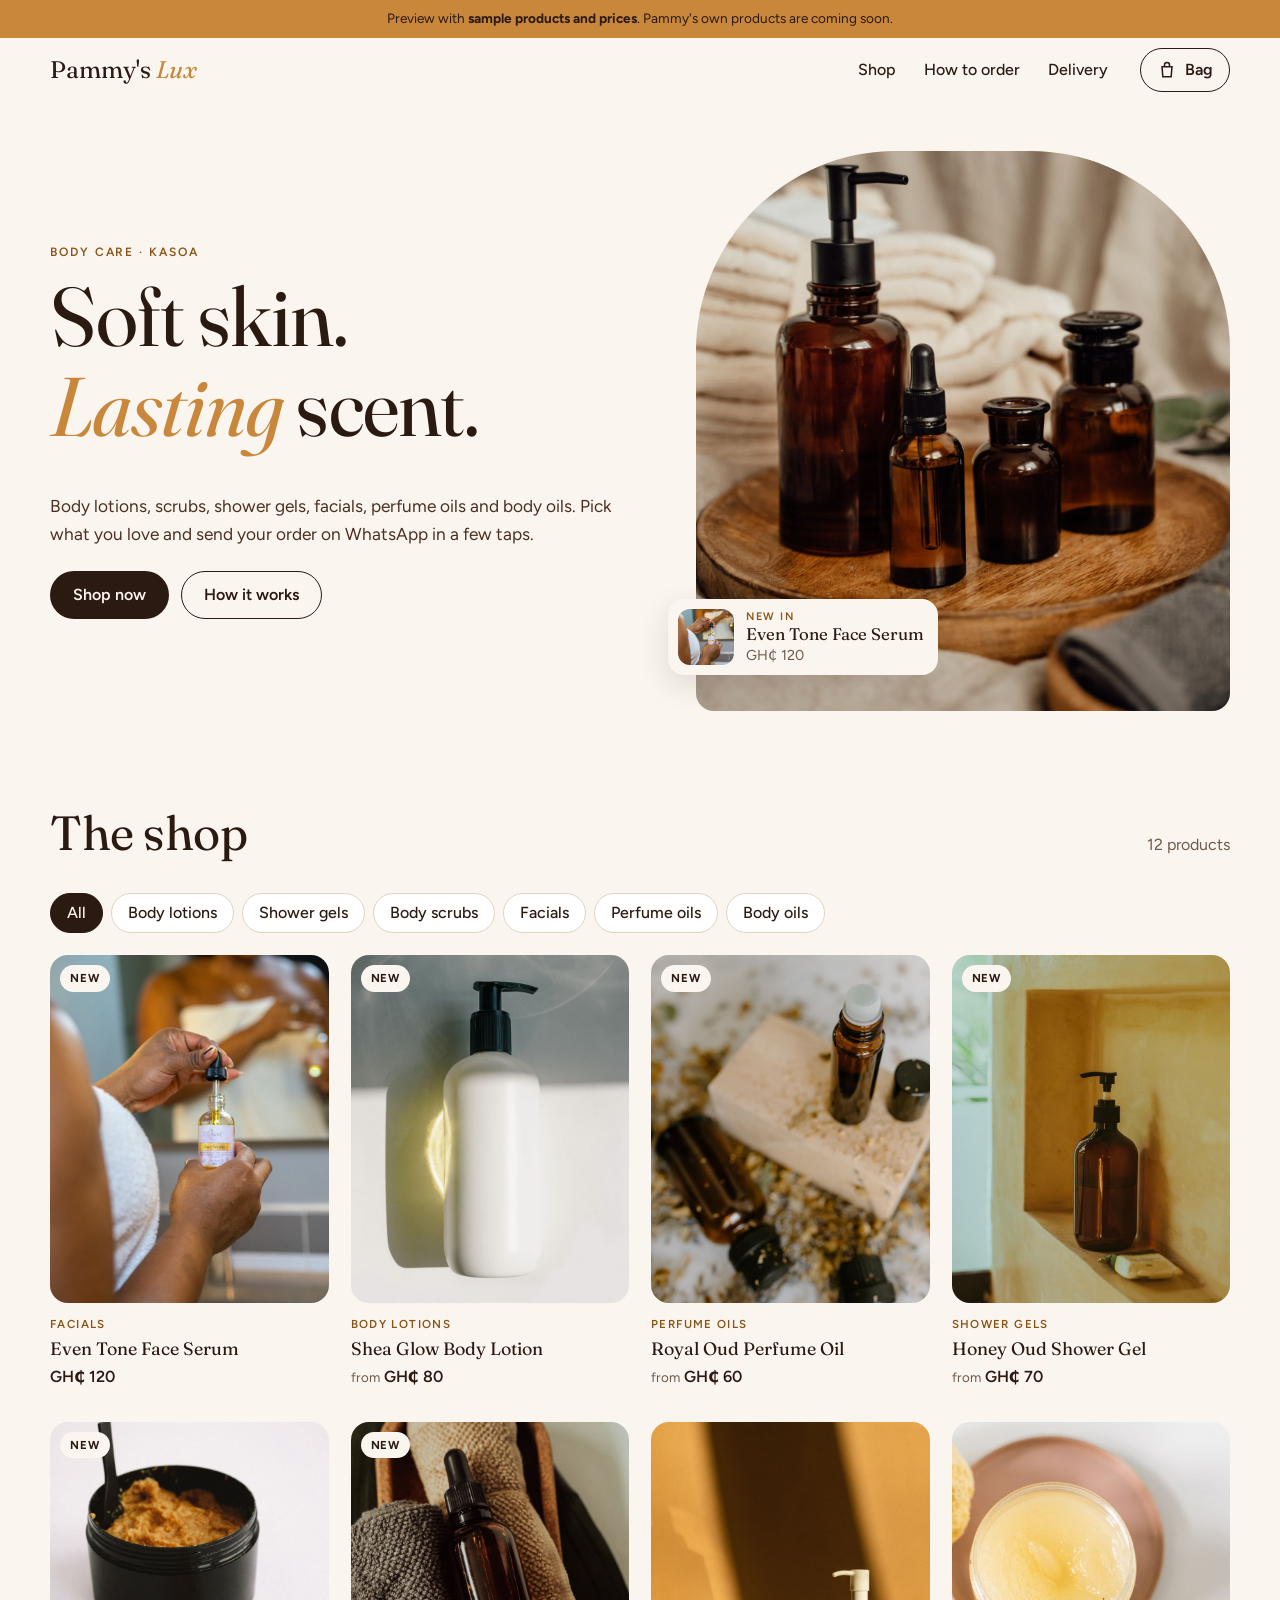
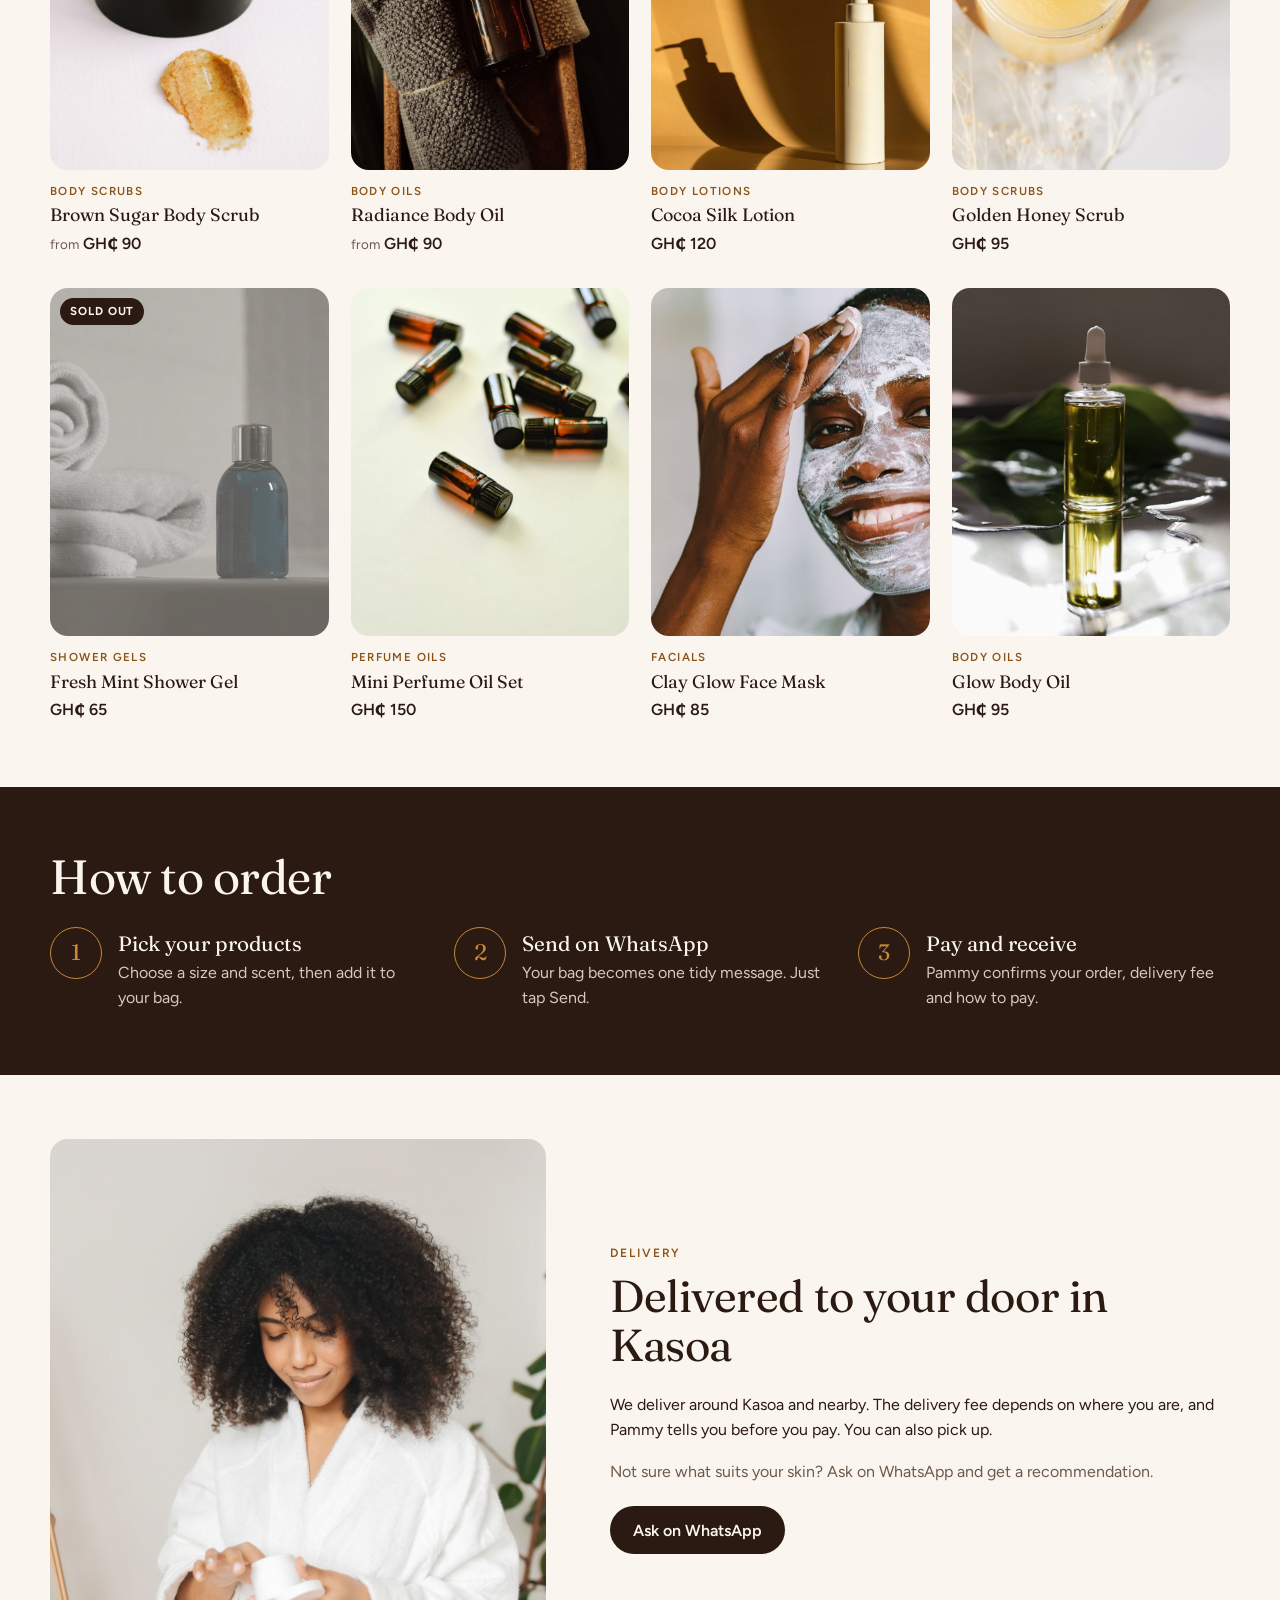
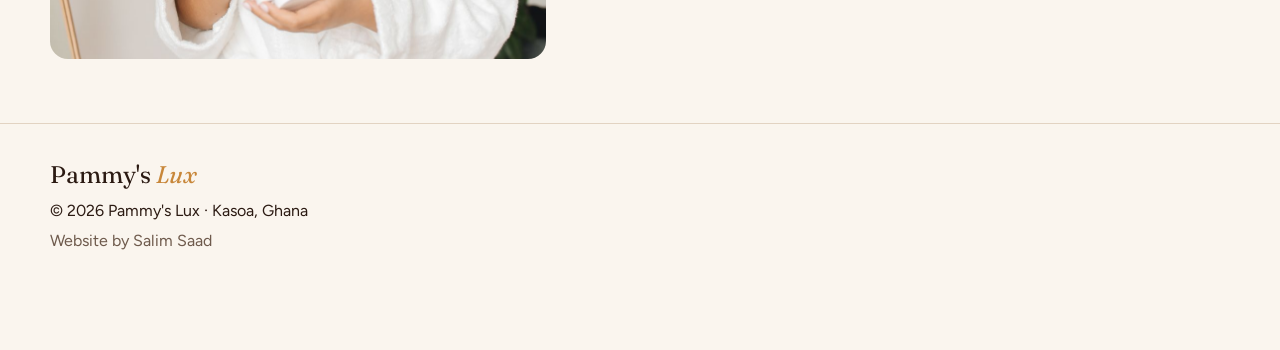
==== index.html @ 3ad52659 "Pammy's Lux shop preview: products, bag, WhatsApp order, owner page Co-Authored-By: Claude Opus 5.5 " ====
<!doctype html>
<html lang="en">
<head>
  <meta charset="utf-8">
  <meta name="viewport" content="width=device-width, initial-scale=1, viewport-fit=cover">
  <title>Pammy's Lux · Body care in Kasoa</title>
  <meta name="description" content="Body lotions, shower gels, body scrubs, facials, perfume oils and body oils. Order on WhatsApp, delivered in Kasoa.">
  <meta name="theme-color" content="#2b1a12">
  <link rel="icon" href="images/icon.svg" type="image/svg+xml">
  <meta property="og:title" content="Pammy's Lux · Body care in Kasoa">
  <meta property="og:description" content="Lotions, scrubs, shower gels, facials and perfume oils. Order on WhatsApp in a few taps.">
  <meta property="og:type" content="website">
  <meta property="og:image" content="images/hero.jpg">
  <link rel="preconnect" href="https://fonts.googleapis.com">
  <link rel="preconnect" href="https://fonts.gstatic.com" crossorigin>
  <link href="https://fonts.googleapis.com/css2?family=Fraunces:ital,opsz,wght@0,9..144,400;0,9..144,600;1,9..144,400&family=Figtree:wght@400;500;600;700&display=swap" rel="stylesheet">
  <link rel="stylesheet" href="css/style.css">
  <script type="module" src="js/shop.js"></script>
</head>
<body>
  <a class="skip" href="#shop">Skip to products</a>

  <p class="preview-strip" id="previewStrip" hidden>Preview with <b>sample products and prices</b>. Pammy's own products are coming soon.</p>

  <header class="header" id="header">
    <div class="wrap header-in">
      <a class="brand" href="#top" aria-label="Pammy's Lux home">Pammy's <em>Lux</em></a>
      <nav class="nav" aria-label="Main">
        <a href="#shop">Shop</a>
        <a href="#how">How to order</a>
        <a href="#delivery">Delivery</a>
      </nav>
      <button class="bag-btn" id="bagBtn" type="button" aria-label="Open your bag, 0 items">
        <svg viewBox="0 0 24 24" aria-hidden="true"><path d="M6 8h12l-1 12H7L6 8Z"/><path d="M9 8V6a3 3 0 0 1 6 0v2"/></svg>
        <span>Bag</span>
        <span class="bag-count" id="bagCount" hidden>0</span>
      </button>
    </div>
  </header>

  <main id="top">
    <section class="hero">
      <div class="wrap hero-in">
        <div class="hero-text">
          <p class="eyebrow">Body care · Kasoa</p>
          <h1>Soft skin.<br><em>Lasting</em> scent.</h1>
          <p class="lede">Body lotions, scrubs, shower gels, facials, perfume oils and body oils. Pick what you love and send your order on WhatsApp in a few taps.</p>
          <div class="hero-cta">
            <a class="btn btn-dark" href="#shop">Shop now</a>
            <a class="btn btn-line" href="#how">How it works</a>
          </div>
        </div>
        <div class="hero-art">
          <img class="fade-img" src="images/hero.jpg" alt="Amber glass bottles of body oil and lotion on a wooden tray" width="1400" height="1867" fetchpriority="high">
          <button class="pick" id="pick" type="button" hidden>
            <img id="pickImg" src="" alt="">
            <span><small>New in</small><b id="pickName"></b><i id="pickPrice"></i></span>
          </button>
        </div>
      </div>
    </section>

    <section class="shop" id="shop" aria-labelledby="shopTitle">
      <div class="wrap">
        <div class="section-head">
          <h2 id="shopTitle">The shop</h2>
          <p id="shopCount" class="muted"></p>
        </div>
        <div class="chips" id="chips" role="tablist" aria-label="Categories"></div>
        <div class="grid" id="grid" aria-live="polite">
          <p class="loading" id="loading">Loading products…</p>
        </div>
        <p class="load-err" id="loadErr" hidden>Couldn't load the products. Check your internet and <button type="button" id="retry">try again</button>.</p>
      </div>
    </section>

    <section class="how" id="how" aria-labelledby="howTitle">
      <div class="wrap">
        <h2 id="howTitle">How to order</h2>
        <ol class="steps">
          <li><b>Pick your products</b><span>Choose a size and scent, then add it to your bag.</span></li>
          <li><b>Send on WhatsApp</b><span>Your bag becomes one tidy message. Just tap Send.</span></li>
          <li><b>Pay and receive</b><span>Pammy confirms your order, delivery fee and how to pay.</span></li>
        </ol>
      </div>
    </section>

    <section class="delivery" id="delivery" aria-labelledby="delTitle">
      <div class="wrap delivery-in">
        <img class="fade-img" src="images/about.jpg" alt="Woman in a white robe holding a jar of body cream" width="1000" height="1500" loading="lazy">
        <div>
          <p class="eyebrow">Delivery</p>
          <h2 id="delTitle">Delivered to your door in Kasoa</h2>
          <p>We deliver around Kasoa and nearby. The delivery fee depends on where you are, and Pammy tells you before you pay. You can also pick up.</p>
          <p class="muted">Not sure what suits your skin? Ask on WhatsApp and get a recommendation.</p>
          <div class="hero-cta">
            <a class="btn btn-dark" id="askWa" href="#" target="_blank" rel="noopener">Ask on WhatsApp</a>
            <a class="btn btn-line" id="tiktok" href="#" target="_blank" rel="noopener" hidden>See us on TikTok</a>
          </div>
        </div>
      </div>
    </section>
  </main>

  <footer class="footer">
    <div class="wrap footer-in">
      <p class="brand">Pammy's <em>Lux</em></p>
      <p>© <span id="year"></span> Pammy's Lux · Kasoa, Ghana</p>
      <p class="muted">Website by Salim Saad</p>
    </div>
  </footer>

  <button class="float-bag" id="floatBag" type="button" hidden>
    View bag · <span id="floatTotal"></span>
  </button>

  <!-- Product sheet -->
  <dialog class="sheet" id="productSheet" aria-labelledby="pName">
    <form method="dialog" class="sheet-in" id="productForm">
      <button class="x" value="close" aria-label="Close" formnovalidate>×</button>
      <div class="p-photo"><img id="pImg" src="" alt=""></div>
      <div class="p-body">
        <p class="eyebrow" id="pCat"></p>
        <h3 id="pName"></h3>
        <p class="p-desc" id="pDesc"></p>
        <fieldset class="opt" id="pSizes"><legend>Size</legend><div class="pills" id="pSizeList"></div></fieldset>
        <fieldset class="opt" id="pChoices"><legend id="pChoiceTitle">Scent</legend><div class="pills" id="pChoiceList"></div></fieldset>
        <div class="p-buy" id="pBuy">
          <div class="qty" aria-label="Quantity">
            <button type="button" data-q="-1" aria-label="One less">−</button>
            <output id="pQty">1</output>
            <button type="button" data-q="1" aria-label="One more">+</button>
          </div>
          <button class="btn btn-dark grow" type="button" id="pAdd">Add to bag · <span id="pTotal"></span></button>
        </div>
        <div class="p-sold" id="pSold" hidden>
          <p><b>Sold out for now.</b> Ask Pammy when it's back.</p>
          <a class="btn btn-line" id="pAskWa" href="#" target="_blank" rel="noopener">Ask on WhatsApp</a>
        </div>
      </div>
    </form>
  </dialog>

  <!-- Bag -->
  <dialog class="drawer" id="bag" aria-labelledby="bagTitle">
    <div class="drawer-in">
      <div class="drawer-head">
        <h3 id="bagTitle">Your bag</h3>
        <button class="x" type="button" id="bagClose" aria-label="Close bag">×</button>
      </div>
      <div class="bag-empty" id="bagEmpty">
        <p>Your bag is empty.</p>
        <button class="btn btn-line" type="button" id="bagShop">Start shopping</button>
      </div>
      <ul class="bag-list" id="bagList"></ul>
      <form class="checkout" id="checkout" novalidate>
        <div class="sum"><span>Items</span><b id="bagTotal"></b></div>
        <p class="muted small">Delivery fee is confirmed by Pammy on WhatsApp.</p>
        <fieldset class="seg">
          <legend>How do you want it?</legend>
          <label><input type="radio" name="how" value="Delivery" checked> Delivery</label>
          <label><input type="radio" name="how" value="Pick up"> Pick up</label>
        </fieldset>
        <label class="field">Your name<input id="cName" name="cName" autocomplete="name" maxlength="60"></label>
        <label class="field" id="areaField">Delivery area and landmark<input id="cArea" name="cArea" maxlength="120" placeholder="e.g. Millennium City, near the mall"></label>
        <label class="field">Note (optional)<textarea id="cNote" name="cNote" rows="2" maxlength="300"></textarea></label>
        <p class="err" id="cErr" role="alert"></p>
        <button class="btn btn-wa" type="submit">
          <svg viewBox="0 0 24 24" aria-hidden="true"><path d="M12 2a10 10 0 0 0-8.6 15.1L2 22l5-1.3A10 10 0 1 0 12 2Zm5.3 14.1c-.2.6-1.3 1.2-1.8 1.2-.5.1-1 .2-3.3-.7-2.8-1.1-4.5-4-4.7-4.2-.1-.2-1.1-1.5-1.1-2.9s.7-2 1-2.3c.2-.3.5-.3.7-.3h.5c.2 0 .4 0 .6.5l.8 2c.1.2.1.4 0 .5l-.4.6-.3.4c-.1.1-.3.3-.1.6.2.3.8 1.4 1.8 2.2 1.2 1.1 2.2 1.4 2.5 1.6.3.1.5.1.7-.1l.9-1.1c.2-.3.4-.2.7-.1l2 .9c.3.1.5.2.5.3.1.2.1.7-.1 1.3Z"/></svg>
          Send order on WhatsApp
        </button>
      </form>
      <div class="sent" id="sent" hidden>
        <p><b>WhatsApp has opened with your order.</b> Tap Send there, and Pammy will reply to confirm.</p>
        <div class="sent-actions">
          <button class="btn btn-dark" type="button" id="clearBag">Done, empty my bag</button>
          <button class="btn btn-line" type="button" id="keepBag">Keep my bag</button>
        </div>
      </div>
    </div>
  </dialog>

  <div class="toast" id="toast" role="status" aria-live="polite"></div>
</body>
</html>
---- css/style.css ----
/* Pammy's Lux · cocoa + honey. Fraunces (display) + Figtree (text). */
:root {
  --cocoa: #2b1a12;
  --cocoa-2: #4a3024;
  --honey: #c8873a;
  --honey-deep: #8a5418;   /* honey for text on cream (contrast) */
  --cream: #faf5ee;
  --sand: #f1e6d8;
  --blush: #ead2c1;
  --line: #e2d3c2;
  --muted: #6e5a4c;
  --wa: #1f8a4c;
  --r: 18px;
  --shadow: 0 10px 30px rgba(43, 26, 18, .12);
  --serif: "Fraunces", Georgia, serif;
  --sans: "Figtree", system-ui, -apple-system, "Segoe UI", sans-serif;
}
*, *::before, *::after { box-sizing: border-box; }
html { scroll-behavior: smooth; scroll-padding-top: 76px; -webkit-text-size-adjust: 100%; }
body { margin: 0; background: var(--cream); color: var(--cocoa); font: 16px/1.6 var(--sans); overflow-x: hidden; }
img { max-width: 100%; height: auto; display: block; }
button, input, select, textarea { font: inherit; color: inherit; }
::selection { background: var(--honey); color: #fff; }
:focus-visible { outline: 3px solid var(--honey); outline-offset: 2px; }
.wrap { width: min(1180px, 100% - 32px); margin-inline: auto; }
.muted { color: var(--muted); }
.small { font-size: .875rem; }
.skip { position: absolute; left: -999px; top: 8px; background: var(--cocoa); color: #fff; padding: 10px 14px; border-radius: 10px; z-index: 100; }
.skip:focus { left: 8px; }
h1, h2, h3 { font-family: var(--serif); font-weight: 400; line-height: 1.08; margin: 0 0 .5em; letter-spacing: -.01em; }
h1 em, h2 em, .brand em { font-style: italic; color: var(--honey); }
.eyebrow { text-transform: uppercase; letter-spacing: .16em; font-size: .75rem; font-weight: 600; color: var(--honey-deep); margin: 0 0 .8em; }

/* fade-in photos */
.fade-img { opacity: 0; transition: opacity .5s ease; }
.fade-img.loaded { opacity: 1; }

/* buttons */
.btn { display: inline-flex; align-items: center; justify-content: center; gap: 8px; min-height: 48px; padding: 0 22px; border-radius: 999px; border: 1.5px solid transparent; font-weight: 600; text-decoration: none; cursor: pointer; transition: transform .15s ease, background .2s ease; }
.btn:active { transform: scale(.97); }
.btn-dark { background: var(--cocoa); color: var(--cream); }
.btn-dark:hover { background: var(--cocoa-2); }
.btn-line { border-color: var(--cocoa); color: var(--cocoa); background: transparent; }
.btn-line:hover { background: var(--sand); }
.btn-wa { background: var(--wa); color: #fff; width: 100%; }
.btn-wa svg { width: 22px; height: 22px; fill: currentColor; }
.grow { flex: 1; }

/* preview strip */
.preview-strip { margin: 0; background: var(--honey); color: var(--cocoa); text-align: center; font-size: .85rem; padding: 8px 16px; }

/* header (solid, no blur) */
.header { position: sticky; top: 0; z-index: 30; background: var(--cream); border-bottom: 1px solid transparent; transition: border-color .2s, box-shadow .2s; }
.header.scrolled { border-color: var(--line); box-shadow: 0 2px 14px rgba(43, 26, 18, .06); }
.header-in { display: flex; align-items: center; gap: 24px; min-height: 64px; }
.brand { font-family: var(--serif); font-size: 1.5rem; text-decoration: none; color: var(--cocoa); margin: 0; white-space: nowrap; }
.nav { display: none; gap: 28px; margin-left: auto; }
.nav a { color: var(--cocoa); text-decoration: none; font-weight: 500; }
.nav a:hover { color: var(--honey-deep); }
.bag-btn { margin-left: auto; display: inline-flex; align-items: center; gap: 8px; min-height: 44px; padding: 0 16px; border-radius: 999px; border: 1.5px solid var(--cocoa); background: transparent; cursor: pointer; font-weight: 600; }
.bag-btn svg { width: 20px; height: 20px; fill: none; stroke: currentColor; stroke-width: 1.8; }
.bag-count { background: var(--honey); color: var(--cocoa); border-radius: 999px; min-width: 22px; height: 22px; display: grid; place-items: center; font-size: .8rem; padding: 0 6px; }
@media (min-width: 820px) { .nav { display: flex; } .bag-btn { margin-left: 8px; } }

/* hero */
.hero { padding: 28px 0 48px; }
.hero-in { display: grid; gap: 28px; align-items: center; }
.hero h1 { font-size: clamp(2.6rem, 11vw, 5.2rem); }
.lede { font-size: 1.08rem; max-width: 34em; color: var(--cocoa-2); }
.hero-cta { display: flex; flex-wrap: wrap; gap: 12px; margin-top: 22px; }
.hero-art { position: relative; }
.hero-art > img { width: 100%; aspect-ratio: 4 / 4.2; max-height: 68vh; object-fit: cover; object-position: 50% 75%; border-radius: 200px 200px var(--r) var(--r); background: var(--sand); }
.pick { position: absolute; left: 12px; bottom: 12px; right: 12px; max-width: 320px; display: flex; gap: 12px; align-items: center; text-align: left; padding: 10px 14px 10px 10px; border: 0; border-radius: 16px; background: var(--cream); box-shadow: var(--shadow); cursor: pointer; animation: rise .7s .3s both cubic-bezier(.2, .8, .2, 1); }
.pick img { width: 56px; height: 56px; border-radius: 12px; object-fit: cover; }
.pick span { display: grid; line-height: 1.3; }
.pick small { text-transform: uppercase; letter-spacing: .14em; font-size: .68rem; color: var(--honey-deep); font-weight: 600; }
.pick b { font-family: var(--serif); font-weight: 400; font-size: 1.05rem; }
.pick i { font-style: normal; color: var(--muted); font-size: .9rem; }
@keyframes rise { from { opacity: 0; transform: translateY(14px); } }
@media (min-width: 820px) {
  .hero-art > img { max-height: 640px; }
  .hero { padding: 48px 0 72px; }
  .hero-in { grid-template-columns: 1.05fr .95fr; gap: 56px; }
  .pick { left: -28px; bottom: 36px; right: auto; }
}

/* shop */
.shop { padding: 24px 0 64px; }
.section-head { display: flex; align-items: baseline; justify-content: space-between; gap: 12px; }
.section-head h2, .how h2 { font-size: clamp(2rem, 7vw, 3rem); }
.chips { position: sticky; top: 64px; z-index: 10; background: var(--cream); display: flex; gap: 8px; overflow-x: auto; padding: 10px 16px 14px; margin: 0 -16px 8px; scrollbar-width: none; }
.chips::-webkit-scrollbar { display: none; }
.chip { flex: none; min-height: 40px; padding: 0 16px; border-radius: 999px; border: 1.5px solid var(--line); background: #fff; cursor: pointer; font-weight: 500; white-space: nowrap; }
.chip[aria-selected="true"] { background: var(--cocoa); border-color: var(--cocoa); color: var(--cream); }
.grid { display: grid; grid-template-columns: repeat(2, 1fr); gap: 22px 14px; }
@media (min-width: 700px) { .grid { grid-template-columns: repeat(3, 1fr); gap: 32px 22px; } }
@media (min-width: 1040px) { .grid { grid-template-columns: repeat(4, 1fr); } }
.loading { grid-column: 1 / -1; color: var(--muted); padding: 40px 0; text-align: center; }
.load-err { text-align: center; color: var(--muted); }
.load-err button { background: none; border: 0; color: var(--honey-deep); text-decoration: underline; cursor: pointer; padding: 0; }
.card-btn { display: grid; gap: 4px; width: 100%; padding: 0; border: 0; background: none; text-align: left; cursor: pointer; }
.card-img { position: relative; display: block; border-radius: var(--r); overflow: hidden; background: var(--sand); aspect-ratio: 4 / 5; margin-bottom: 8px; }
.card-img img { width: 100%; height: 100%; object-fit: cover; transition: opacity .5s ease, transform .5s cubic-bezier(.2, .8, .2, 1); }
@media (hover: hover) { .card-btn:hover .card-img img { transform: scale(1.04); } }
.is-sold .card-img img { filter: grayscale(.6); opacity: .7; }
.tag { position: absolute; left: 10px; top: 10px; background: var(--cream); color: var(--cocoa); font-size: .72rem; font-weight: 700; letter-spacing: .08em; text-transform: uppercase; padding: 4px 10px; border-radius: 999px; }
.tag-sold { background: var(--cocoa); color: var(--cream); }
.card-cat { font-size: .72rem; text-transform: uppercase; letter-spacing: .12em; color: var(--honey-deep); font-weight: 600; }
.card-name { font-family: var(--serif); font-size: 1.12rem; line-height: 1.25; }
.card-price { font-weight: 600; }
.card-price small { font-weight: 400; color: var(--muted); }

/* how */
.how { background: var(--cocoa); color: var(--cream); padding: 64px 0; }
.steps { list-style: none; counter-reset: s; margin: 24px 0 0; padding: 0; display: grid; gap: 26px; }
.steps li { counter-increment: s; display: grid; grid-template-columns: 52px 1fr; column-gap: 16px; }
.steps li::before { content: counter(s); grid-row: span 2; width: 52px; height: 52px; border-radius: 50%; border: 1.5px solid var(--honey); color: var(--honey); display: grid; place-items: center; font-family: var(--serif); font-size: 1.4rem; }
.steps b { font-family: var(--serif); font-weight: 400; font-size: 1.3rem; }
.steps span { color: #d9c8b8; }
@media (min-width: 820px) { .steps { grid-template-columns: repeat(3, 1fr); gap: 32px; } }

/* delivery */
.delivery { padding: 64px 0; }
.delivery-in { display: grid; gap: 28px; align-items: center; }
.delivery-in img { width: 100%; max-height: 520px; aspect-ratio: 4 / 5; object-fit: cover; border-radius: var(--r); background: var(--sand); }
.delivery h2 { font-size: clamp(1.9rem, 6vw, 2.8rem); }
@media (min-width: 820px) { .delivery-in { grid-template-columns: .8fr 1fr; gap: 64px; } }

/* footer */
.footer { border-top: 1px solid var(--line); padding: 32px 0 calc(96px + env(safe-area-inset-bottom)); }
.footer-in { display: grid; gap: 4px; }
.footer p { margin: 0; }

/* floating bag (phones) */
.float-bag { position: fixed; left: 16px; right: 16px; bottom: calc(16px + env(safe-area-inset-bottom)); z-index: 25; min-height: 54px; border: 0; border-radius: 999px; background: var(--cocoa); color: var(--cream); font-weight: 600; box-shadow: var(--shadow); cursor: pointer; animation: rise .35s both; }
@media (min-width: 820px) { .float-bag { left: auto; right: 24px; bottom: 24px; padding: 0 28px; } }

/* dialogs */
dialog { border: 0; padding: 0; color: var(--cocoa); background: var(--cream); }
dialog::backdrop { background: rgba(43, 26, 18, .45); }
.x { position: absolute; right: 12px; top: 12px; z-index: 2; width: 44px; height: 44px; border-radius: 50%; border: 0; background: var(--cream); font-size: 1.6rem; line-height: 1; cursor: pointer; box-shadow: 0 2px 10px rgba(0, 0, 0, .12); }
html:has(dialog[open]) { overflow: hidden; }

/* product sheet: bottom sheet on phones, centred card on desktop */
.sheet { width: 100%; max-width: 100%; max-height: 92dvh; margin: auto 0 0; border-radius: 22px 22px 0 0; }
.sheet[open] { animation: sheetUp .32s cubic-bezier(.2, .8, .2, 1); }
@keyframes sheetUp { from { transform: translateY(40px); opacity: 0; } }
.sheet-in { position: relative; max-height: 92dvh; overflow-y: auto; }
.p-photo img { width: 100%; aspect-ratio: 1 / 1; max-height: 46dvh; object-fit: cover; background: var(--sand); }
.p-body { padding: 20px 20px calc(24px + env(safe-area-inset-bottom)); }
.p-body h3 { font-size: 1.8rem; margin-bottom: .3em; }
.p-desc { color: var(--cocoa-2); margin: 0 0 16px; }
.opt { border: 0; padding: 0; margin: 0 0 16px; }
.opt legend { font-weight: 600; margin-bottom: 8px; }
.pills { display: flex; flex-wrap: wrap; gap: 8px; }
.pill input { position: absolute; opacity: 0; pointer-events: none; }
.pill span { display: inline-flex; align-items: center; gap: 6px; min-height: 44px; padding: 0 16px; border-radius: 12px; border: 1.5px solid var(--line); background: #fff; cursor: pointer; }
.pill small { color: var(--muted); }
.pill input:checked + span { border-color: var(--cocoa); background: var(--sand); box-shadow: inset 0 0 0 1px var(--cocoa); }
.pill input:focus-visible + span { outline: 3px solid var(--honey); outline-offset: 2px; }
.p-buy { display: flex; gap: 12px; align-items: center; margin-top: 8px; }
.qty { display: inline-flex; align-items: center; border: 1.5px solid var(--line); border-radius: 999px; background: #fff; }
.qty button { width: 44px; height: 46px; border: 0; background: none; font-size: 1.2rem; cursor: pointer; }
.qty output { min-width: 22px; text-align: center; font-weight: 600; }
.p-sold p { margin: 0 0 12px; }
@media (min-width: 820px) {
  .sheet { width: min(880px, 100% - 48px); margin: auto; border-radius: 24px; }
  .sheet-in { display: grid; grid-template-columns: 1fr 1fr; }
  .p-photo img { height: 100%; max-height: none; aspect-ratio: auto; min-height: 460px; }
  .p-body { padding: 36px 32px; }
}

/* bag drawer: full height from the right */
.drawer { width: min(440px, 100%); max-width: 100%; height: 100dvh; max-height: 100dvh; margin: 0 0 0 auto; }
.drawer[open] { animation: slideIn .3s cubic-bezier(.2, .8, .2, 1); }
@keyframes slideIn { from { transform: translateX(40px); opacity: 0; } }
.drawer-in { height: 100%; overflow-y: auto; padding: 0 20px calc(28px + env(safe-area-inset-bottom)); }
.drawer-head { position: sticky; top: 0; z-index: 2; background: var(--cream); display: flex; align-items: center; justify-content: space-between; min-height: 68px; border-bottom: 1px solid var(--line); margin-bottom: 8px; }
.drawer-head h3 { font-size: 1.6rem; margin: 0; }
.drawer-head .x { position: static; box-shadow: none; background: var(--sand); }
.bag-empty { text-align: center; padding: 48px 0; color: var(--muted); }
.bag-list { list-style: none; margin: 0; padding: 0; }
.line { display: grid; grid-template-columns: 64px 1fr auto; gap: 12px; align-items: center; padding: 12px 0; border-bottom: 1px solid var(--line); }
.line img { width: 64px; height: 64px; object-fit: cover; border-radius: 12px; background: var(--sand); }
.line-info { display: grid; line-height: 1.35; min-width: 0; }
.line-info b { font-weight: 600; }
.line-info span { color: var(--muted); font-size: .9rem; }
.line-info .line-price { color: var(--cocoa); font-weight: 600; }
.small-qty button { width: 38px; height: 40px; font-size: 1rem; }
.checkout { padding-top: 16px; display: grid; gap: 14px; }
.sum { display: flex; justify-content: space-between; font-size: 1.15rem; }
.checkout .small { margin: -8px 0 0; }
.seg { border: 0; padding: 0; margin: 0; display: flex; flex-wrap: wrap; gap: 8px; }
.seg legend { font-weight: 600; margin-bottom: 8px; width: 100%; }
.seg label { flex: 1; display: flex; align-items: center; gap: 8px; min-height: 48px; padding: 0 14px; border: 1.5px solid var(--line); border-radius: 12px; background: #fff; cursor: pointer; }
.seg label:has(input:checked) { border-color: var(--cocoa); background: var(--sand); }
.seg input { accent-color: var(--cocoa); width: 18px; height: 18px; }
.field { display: grid; gap: 6px; font-weight: 600; }
.field input, .field textarea, .field select { font-weight: 400; font-size: 16px; min-height: 48px; padding: 10px 14px; border-radius: 12px; border: 1.5px solid var(--line); background: #fff; width: 100%; }
.field textarea { resize: vertical; }
.field input:focus, .field textarea:focus, .field select:focus { border-color: var(--cocoa); outline: none; }
.invalid { border-color: #b3261e !important; background: #fff6f5 !important; }
.err { color: #b3261e; margin: 0; min-height: 0; }
.err:empty { display: none; }
.sent { padding: 20px 0; }
.sent-actions { display: grid; gap: 10px; margin-top: 12px; }
[hidden] { display: none !important; }

/* toast */
.toast { position: fixed; left: 50%; bottom: calc(86px + env(safe-area-inset-bottom)); transform: translate(-50%, 20px); background: var(--cocoa); color: var(--cream); padding: 12px 18px; border-radius: 999px; opacity: 0; pointer-events: none; transition: opacity .25s, transform .25s; z-index: 60; max-width: calc(100% - 32px); text-align: center; font-size: .92rem; }
.toast.show { opacity: 1; transform: translate(-50%, 0); }

@media (prefers-reduced-motion: reduce) {
  *, *::before, *::after { animation: none !important; transition: none !important; scroll-behavior: auto !important; }
  .fade-img { opacity: 1; }
}
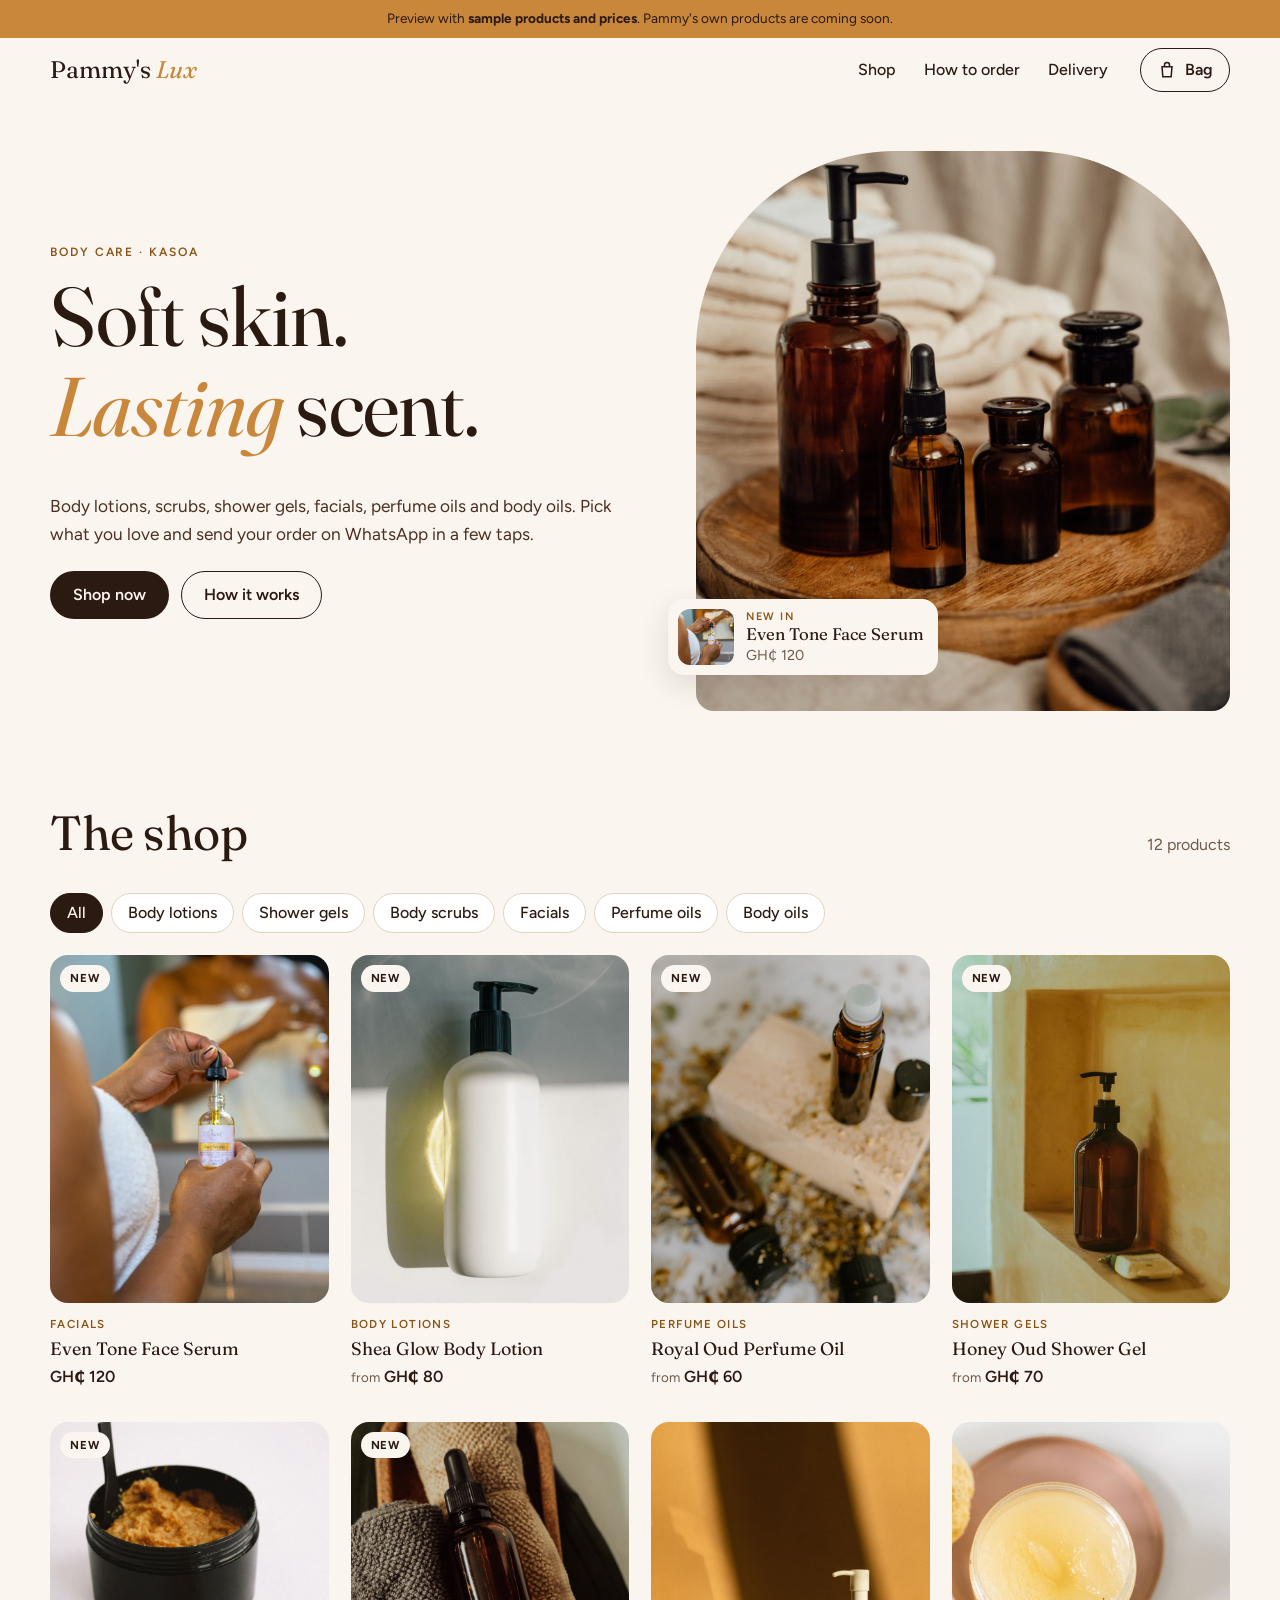
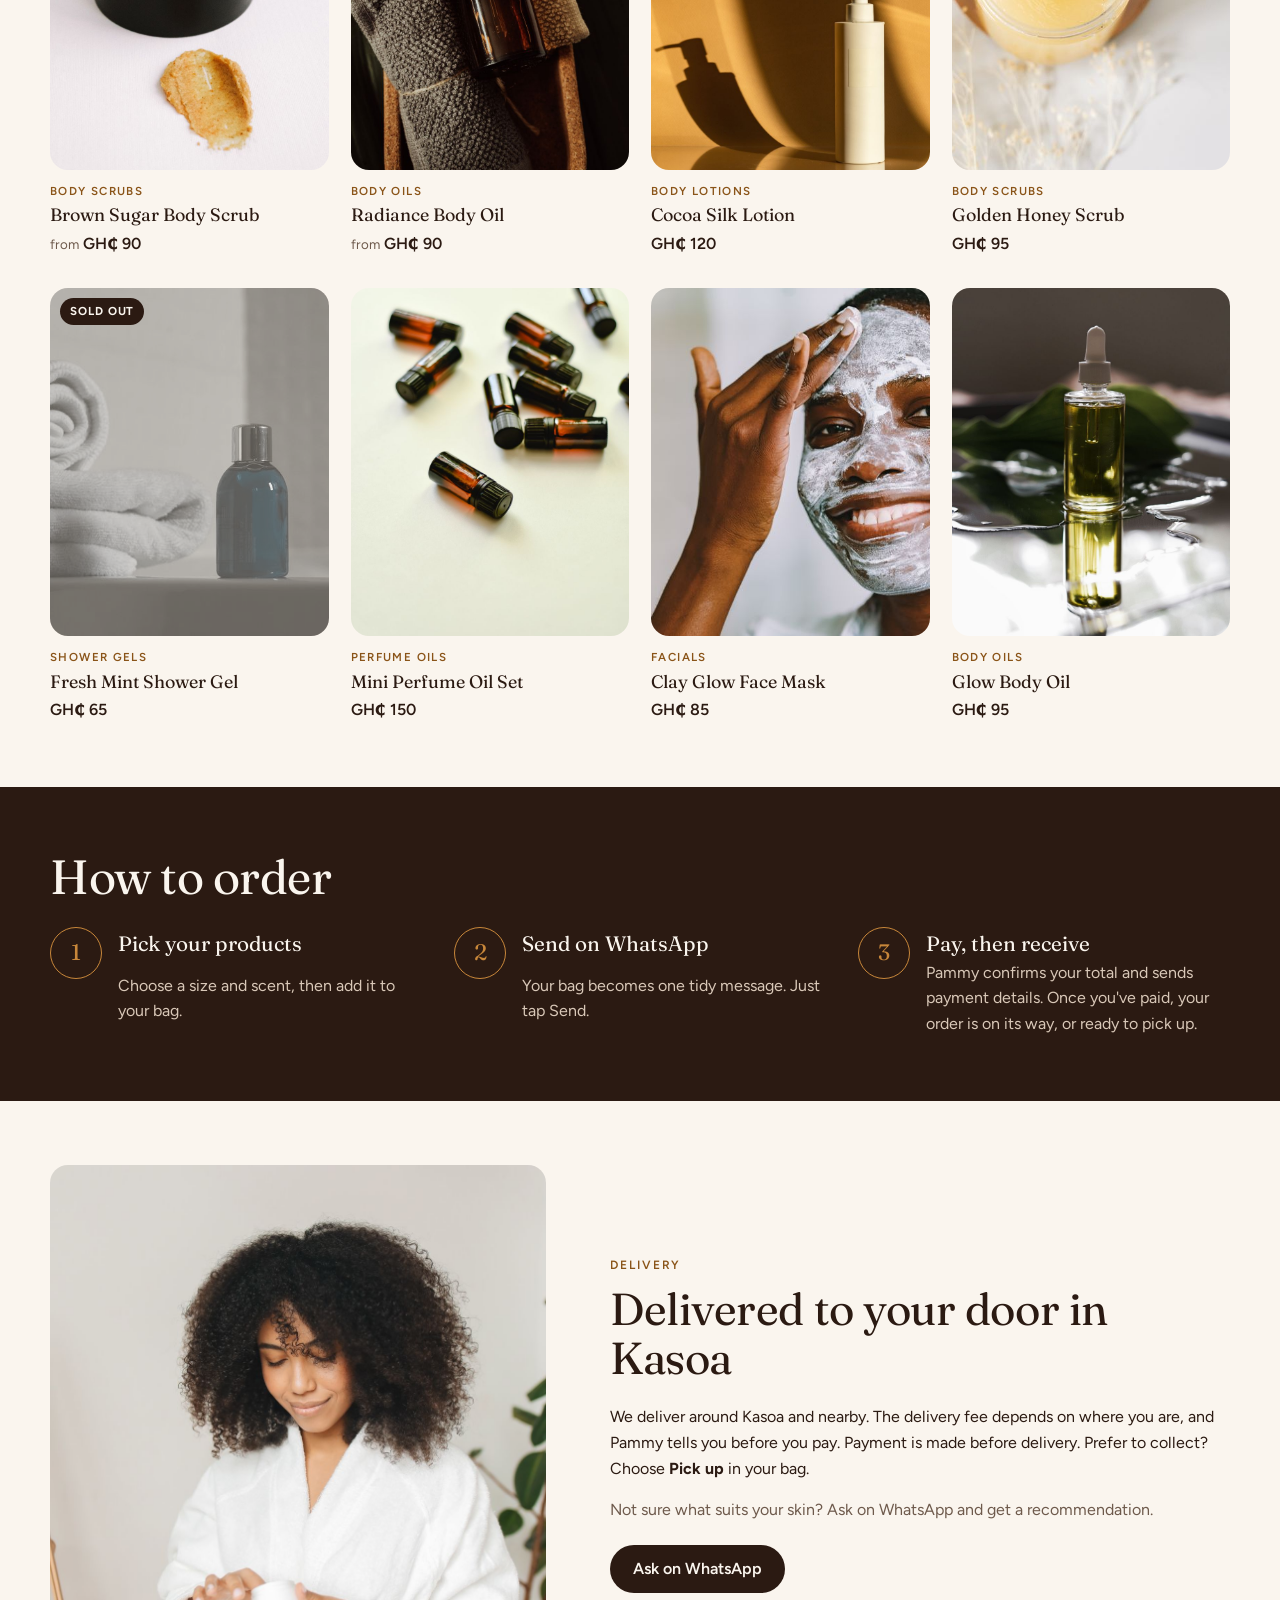
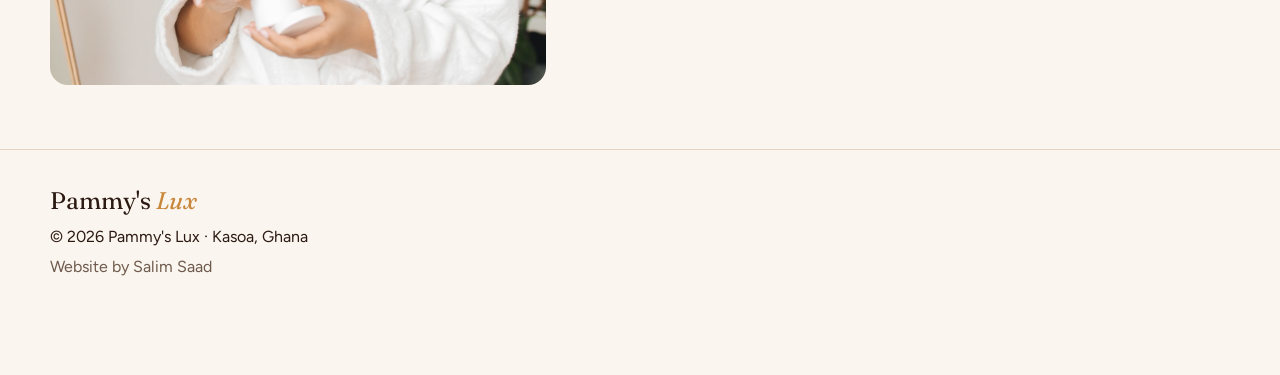
==== commit 7898fcf7: "Payment before delivery wording; order message asks how to pay Co-Authored-By: Claude Opus 5.5 <nore" ====
--- a/index.html
+++ b/index.html
@@ -80,7 +80,7 @@
         <ol class="steps">
           <li><b>Pick your products</b><span>Choose a size and scent, then add it to your bag.</span></li>
           <li><b>Send on WhatsApp</b><span>Your bag becomes one tidy message. Just tap Send.</span></li>
-          <li><b>Pay and receive</b><span>Pammy confirms your order, delivery fee and how to pay.</span></li>
+          <li><b>Pay, then receive</b><span>Pammy confirms your total and sends payment details. Once you've paid, your order is on its way, or ready to pick up.</span></li>
         </ol>
       </div>
     </section>
@@ -91,7 +91,7 @@
         <div>
           <p class="eyebrow">Delivery</p>
           <h2 id="delTitle">Delivered to your door in Kasoa</h2>
-          <p>We deliver around Kasoa and nearby. The delivery fee depends on where you are, and Pammy tells you before you pay. You can also pick up.</p>
+          <p>We deliver around Kasoa and nearby. The delivery fee depends on where you are, and Pammy tells you before you pay. Payment is made before delivery. Prefer to collect? Choose <b>Pick up</b> in your bag.</p>
           <p class="muted">Not sure what suits your skin? Ask on WhatsApp and get a recommendation.</p>
           <div class="hero-cta">
             <a class="btn btn-dark" id="askWa" href="#" target="_blank" rel="noopener">Ask on WhatsApp</a>
@@ -155,7 +155,7 @@
       <ul class="bag-list" id="bagList"></ul>
       <form class="checkout" id="checkout" novalidate>
         <div class="sum"><span>Items</span><b id="bagTotal"></b></div>
-        <p class="muted small">Delivery fee is confirmed by Pammy on WhatsApp.</p>
+        <p class="muted small">Pammy confirms the delivery fee on WhatsApp. Payment is made before delivery.</p>
         <fieldset class="seg">
           <legend>How do you want it?</legend>
           <label><input type="radio" name="how" value="Delivery" checked> Delivery</label>
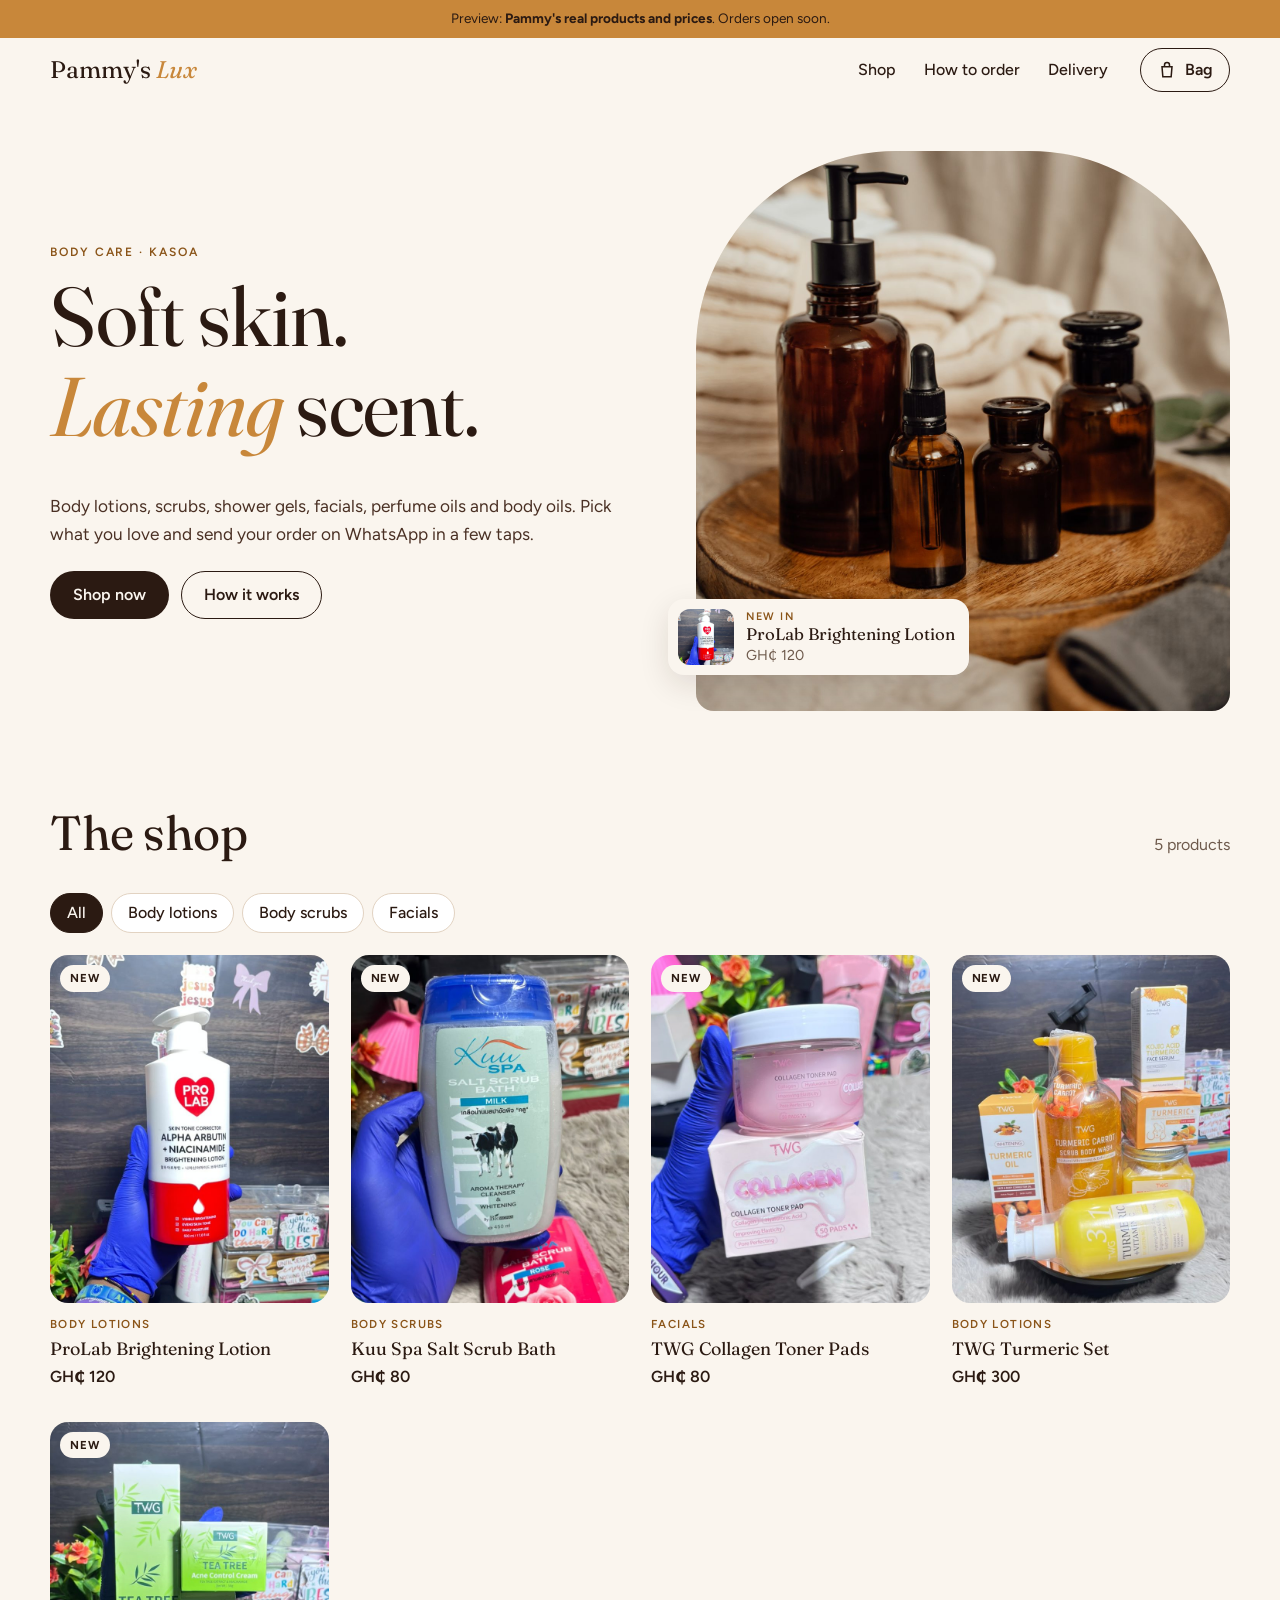
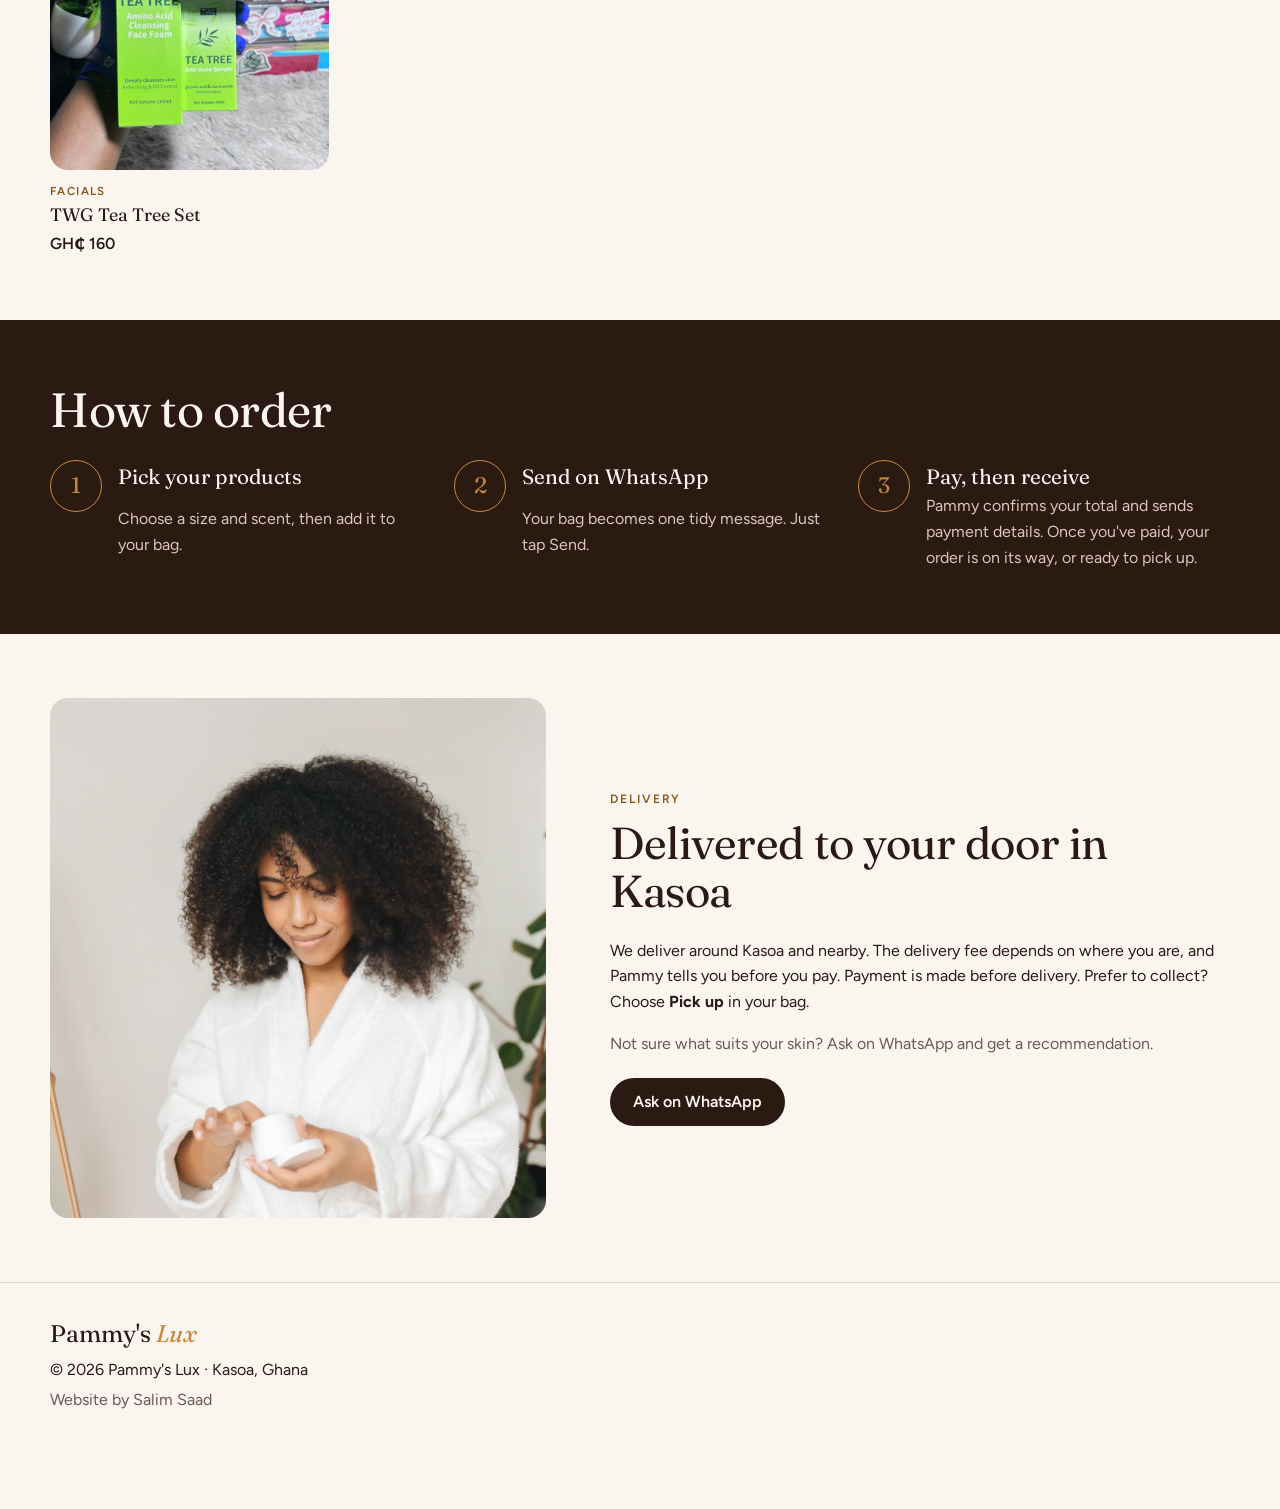
==== commit dc6575dc: "Show Pammy's real products, photos and prices Replace the 12 stock sample products with her 5 real o" ====
--- a/index.html
+++ b/index.html
@@ -20,7 +20,7 @@
 <body>
   <a class="skip" href="#shop">Skip to products</a>
 
-  <p class="preview-strip" id="previewStrip" hidden>Preview with <b>sample products and prices</b>. Pammy's own products are coming soon.</p>
+  <p class="preview-strip" id="previewStrip" hidden>Preview: <b>Pammy's real products and prices</b>. Orders open soon.</p>
 
   <header class="header" id="header">
     <div class="wrap header-in">
--- a/css/style.css
+++ b/css/style.css
@@ -214,3 +214,8 @@
   *, *::before, *::after { animation: none !important; transition: none !important; scroll-behavior: auto !important; }
   .fade-img { opacity: 1; }
 }
+
+/* close button stays reachable while the sheet scrolls (phones) */
+.sheet-in > .x { position: sticky; top: 12px; display: grid; place-items: center; margin: 12px 12px -56px auto; }
+@media (min-width: 820px) { .sheet-in > .x { position: absolute; margin: 0; } }
+#pAdd { white-space: nowrap; padding: 0 16px; }
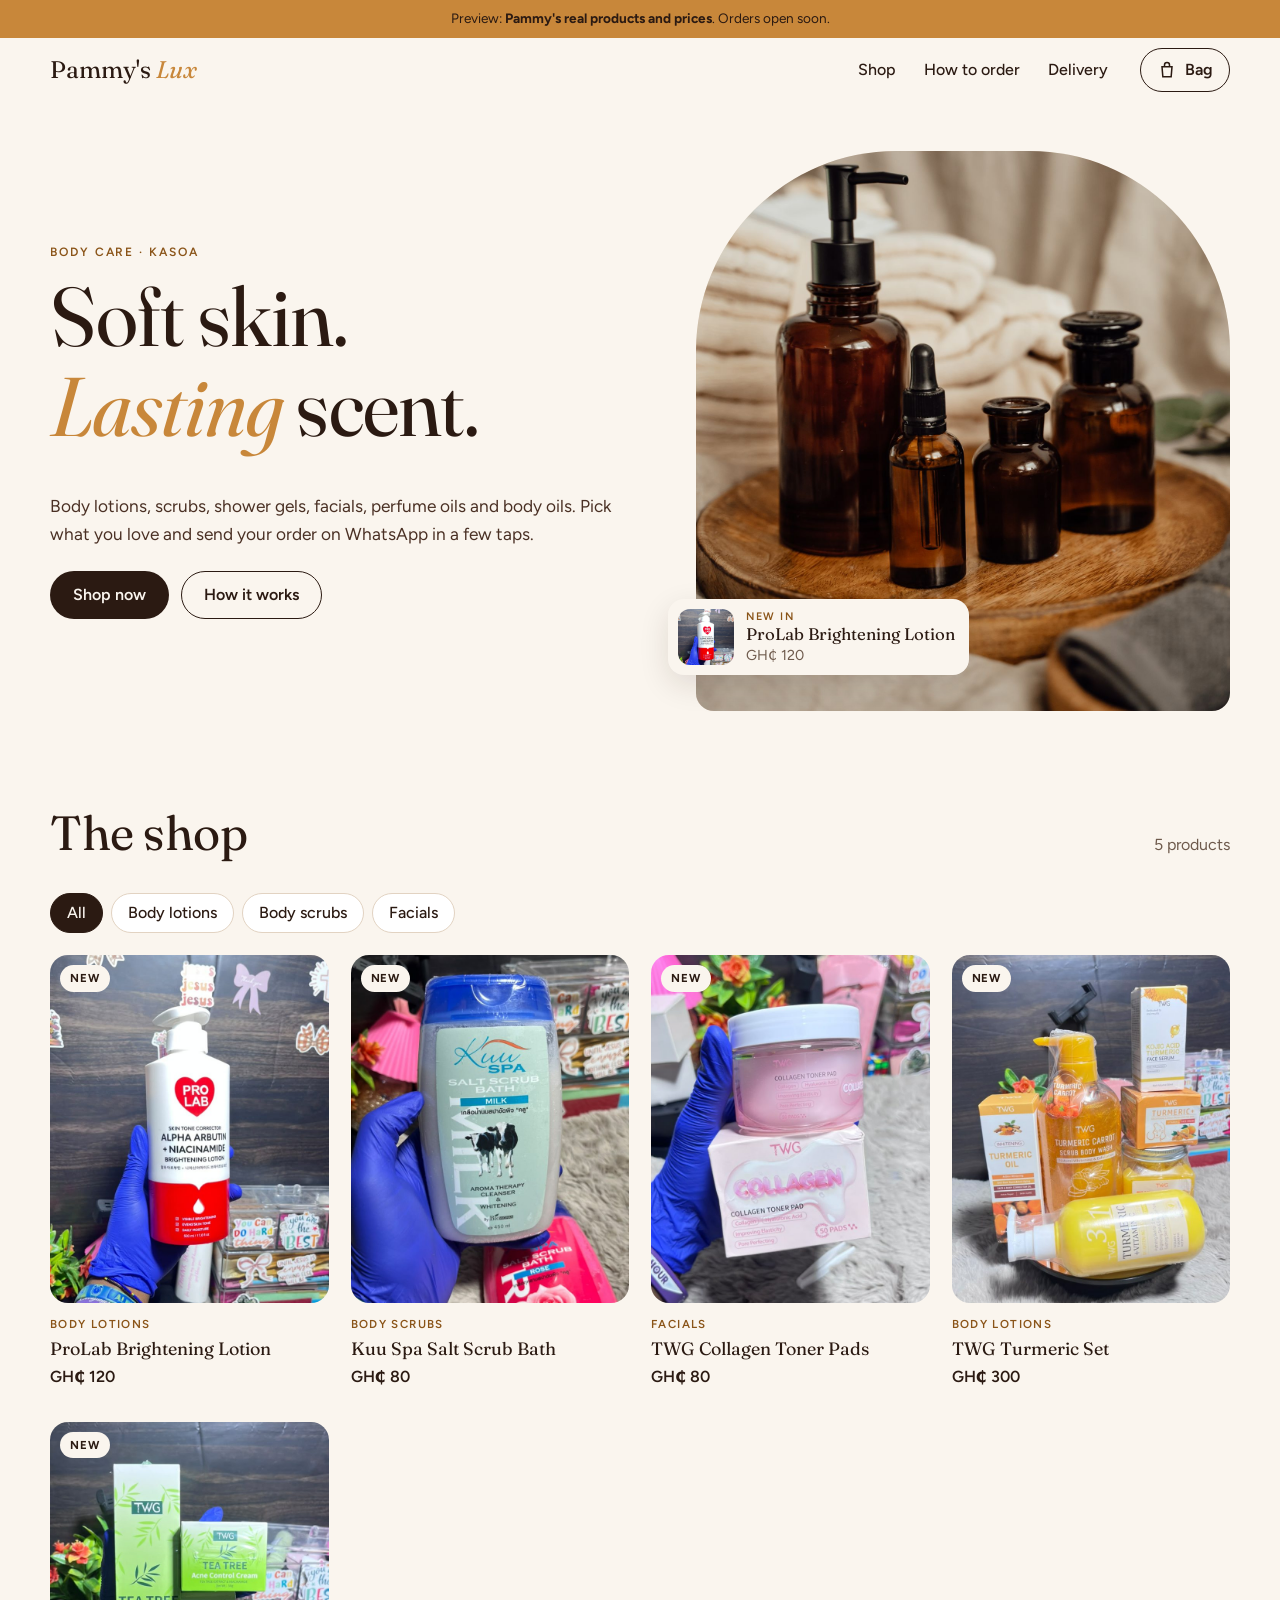
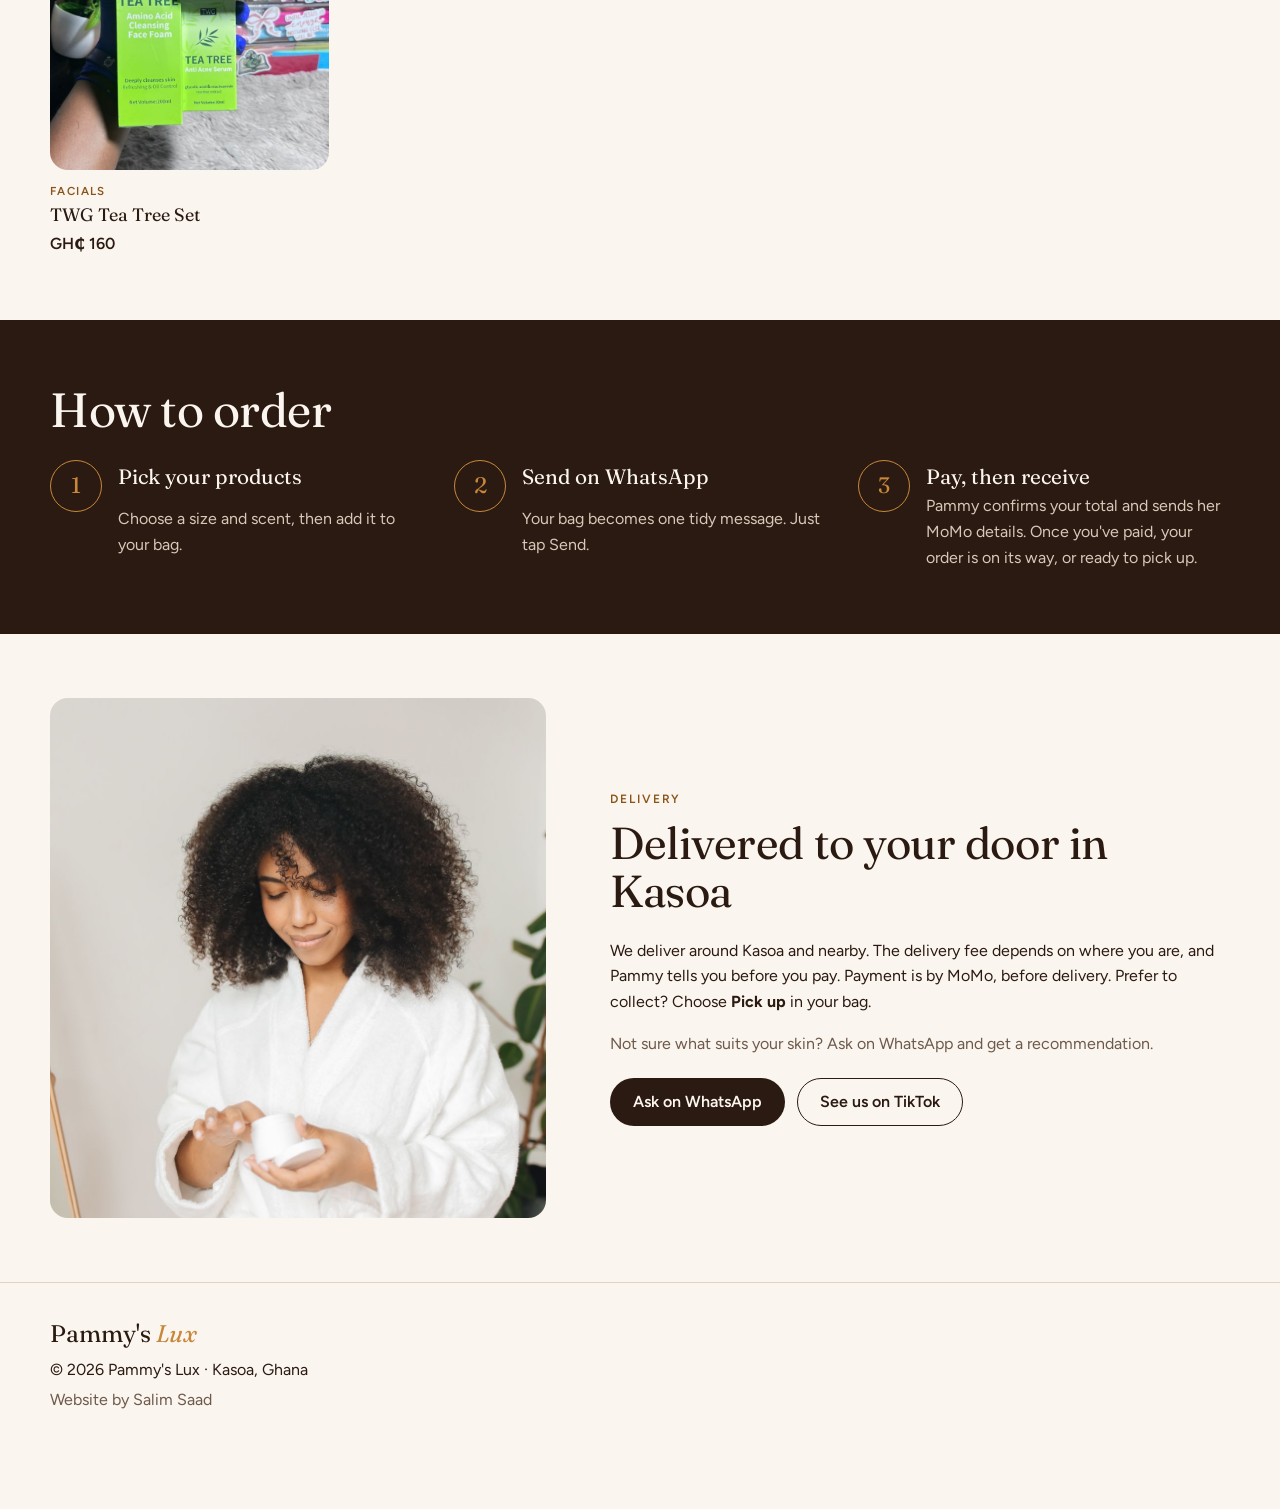
==== commit 6346040b: "Add Pammy's TikTok link; payment by MoMo Co-Authored-By: Claude Opus 5.5 <noreply@anthropic.com>" ====
--- a/index.html
+++ b/index.html
@@ -80,7 +80,7 @@
         <ol class="steps">
           <li><b>Pick your products</b><span>Choose a size and scent, then add it to your bag.</span></li>
           <li><b>Send on WhatsApp</b><span>Your bag becomes one tidy message. Just tap Send.</span></li>
-          <li><b>Pay, then receive</b><span>Pammy confirms your total and sends payment details. Once you've paid, your order is on its way, or ready to pick up.</span></li>
+          <li><b>Pay, then receive</b><span>Pammy confirms your total and sends her MoMo details. Once you've paid, your order is on its way, or ready to pick up.</span></li>
         </ol>
       </div>
     </section>
@@ -91,7 +91,7 @@
         <div>
           <p class="eyebrow">Delivery</p>
           <h2 id="delTitle">Delivered to your door in Kasoa</h2>
-          <p>We deliver around Kasoa and nearby. The delivery fee depends on where you are, and Pammy tells you before you pay. Payment is made before delivery. Prefer to collect? Choose <b>Pick up</b> in your bag.</p>
+          <p>We deliver around Kasoa and nearby. The delivery fee depends on where you are, and Pammy tells you before you pay. Payment is by MoMo, before delivery. Prefer to collect? Choose <b>Pick up</b> in your bag.</p>
           <p class="muted">Not sure what suits your skin? Ask on WhatsApp and get a recommendation.</p>
           <div class="hero-cta">
             <a class="btn btn-dark" id="askWa" href="#" target="_blank" rel="noopener">Ask on WhatsApp</a>
@@ -155,7 +155,7 @@
       <ul class="bag-list" id="bagList"></ul>
       <form class="checkout" id="checkout" novalidate>
         <div class="sum"><span>Items</span><b id="bagTotal"></b></div>
-        <p class="muted small">Pammy confirms the delivery fee on WhatsApp. Payment is made before delivery.</p>
+        <p class="muted small">Pammy confirms the delivery fee on WhatsApp. Pay by MoMo before delivery.</p>
         <fieldset class="seg">
           <legend>How do you want it?</legend>
           <label><input type="radio" name="how" value="Delivery" checked> Delivery</label>
